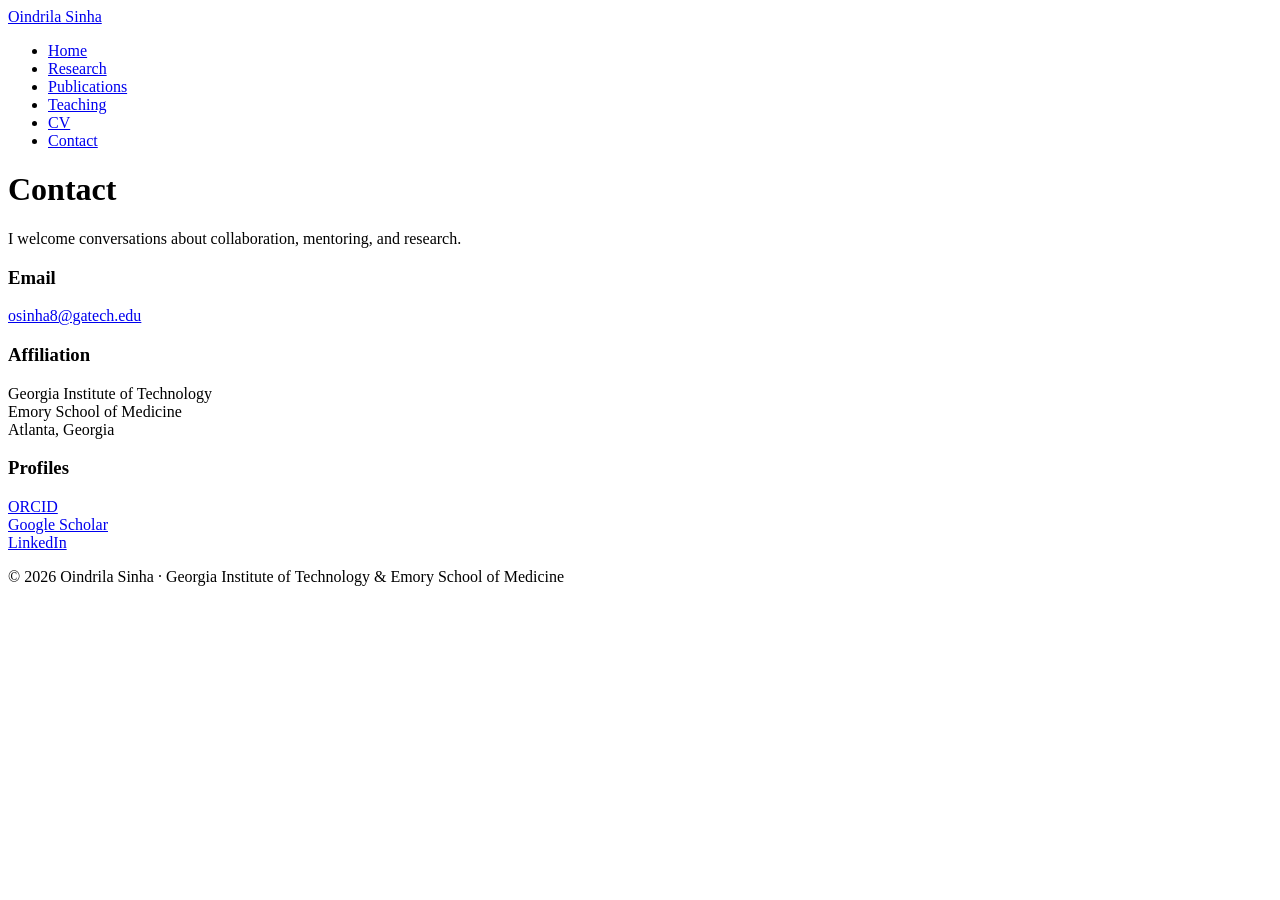
==== contact.html @ c8a80f94 "Create contact.html" ====
<!doctype html><html lang="en"><head><meta charset="utf-8"><meta name="viewport" content="width=device-width,initial-scale=1">
<title>Contact · Oindrila Sinha, PhD</title>
<meta name="description" content="Oindrila Sinha, PhD — postdoctoral fellow at Georgia Tech and Emory studying how perceptual learning becomes motor skill.">
<link rel="preconnect" href="https://fonts.googleapis.com"><link href="https://fonts.googleapis.com/css2?family=Inter:wght@400;500;600&family=Source+Serif+4:wght@400;600&display=swap" rel="stylesheet">
<link rel="stylesheet" href="style.css"></head><body>
<header><div class="wrap"><nav><a class="brand" href="index.html">Oindrila Sinha</a><ul><li><a href="index.html">Home</a></li><li><a href="research.html">Research</a></li><li><a href="publications.html">Publications</a></li><li><a href="teaching.html">Teaching</a></li><li><a href="cv.html">CV</a></li><li><a href="contact.html" class="active">Contact</a></li></ul></nav></div></header>
<main><div class="wrap"><h1>Contact</h1><p class="sub">I welcome conversations about collaboration, mentoring, and research.</p><div class="cards"><div class="card"><h3>Email</h3><p><a href="mailto:osinha8@gatech.edu">osinha8@gatech.edu</a></p></div><div class="card"><h3>Affiliation</h3><p>Georgia Institute of Technology<br>Emory School of Medicine<br>Atlanta, Georgia</p></div><div class="card"><h3>Profiles</h3><p><a href="https://orcid.org/0000-0001-8608-3342">ORCID</a><br><a href="https://scholar.google.com/citations?user=RunZZMYAAAAJ&amp;hl=en">Google Scholar</a><br><a href="https://www.linkedin.com/in/oindrila-sinha-850413182">LinkedIn</a></p></div></div></div></main>
<footer><div class="wrap">© 2026 Oindrila Sinha · Georgia Institute of Technology &amp; Emory School of Medicine</div></footer>
</body></html>
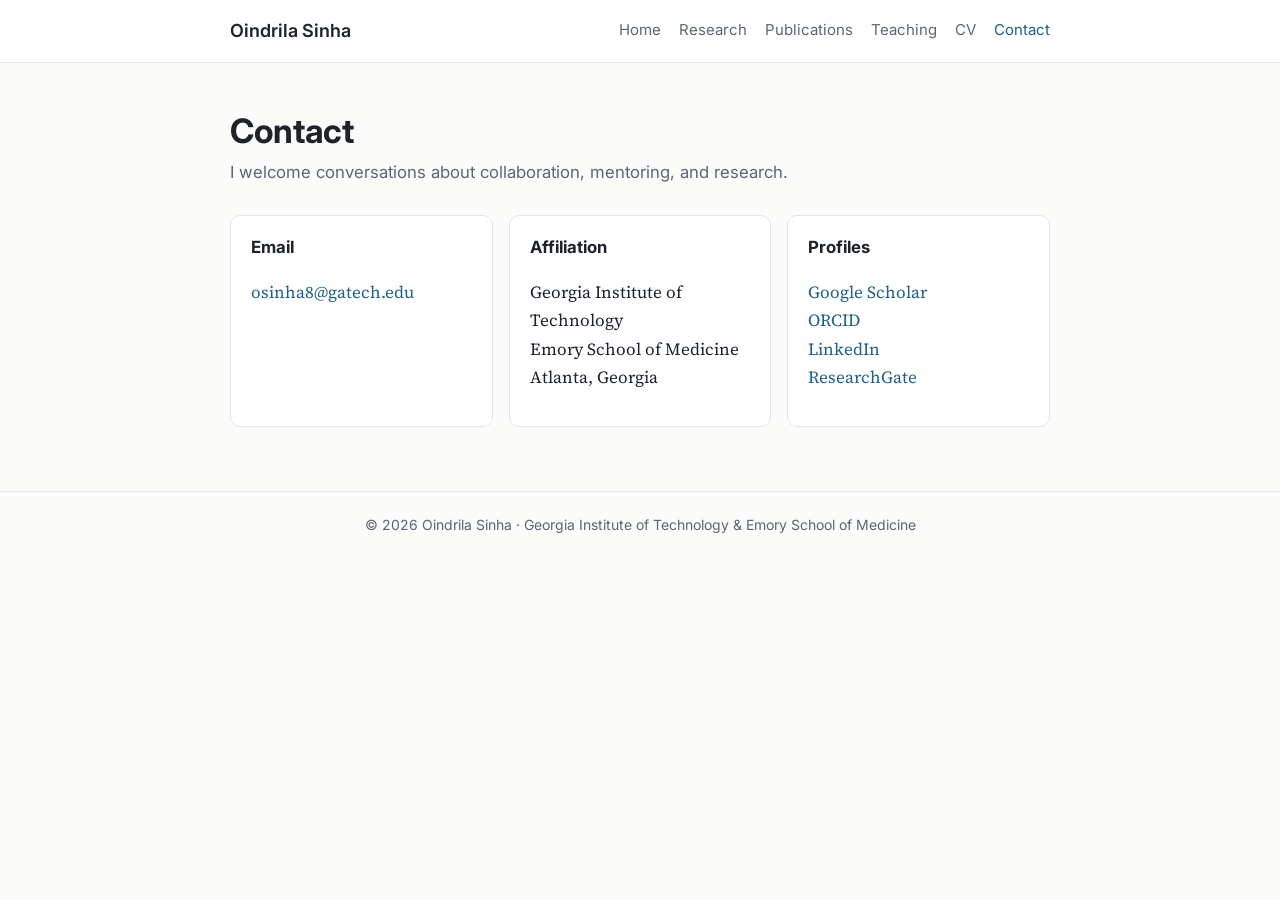
==== commit c5623c35: "Update contact.html" ====
--- a/contact.html
+++ b/contact.html
@@ -4,6 +4,6 @@
 <link rel="preconnect" href="https://fonts.googleapis.com"><link href="https://fonts.googleapis.com/css2?family=Inter:wght@400;500;600&family=Source+Serif+4:wght@400;600&display=swap" rel="stylesheet">
 <link rel="stylesheet" href="style.css"></head><body>
 <header><div class="wrap"><nav><a class="brand" href="index.html">Oindrila Sinha</a><ul><li><a href="index.html">Home</a></li><li><a href="research.html">Research</a></li><li><a href="publications.html">Publications</a></li><li><a href="teaching.html">Teaching</a></li><li><a href="cv.html">CV</a></li><li><a href="contact.html" class="active">Contact</a></li></ul></nav></div></header>
-<main><div class="wrap"><h1>Contact</h1><p class="sub">I welcome conversations about collaboration, mentoring, and research.</p><div class="cards"><div class="card"><h3>Email</h3><p><a href="mailto:osinha8@gatech.edu">osinha8@gatech.edu</a></p></div><div class="card"><h3>Affiliation</h3><p>Georgia Institute of Technology<br>Emory School of Medicine<br>Atlanta, Georgia</p></div><div class="card"><h3>Profiles</h3><p><a href="https://orcid.org/0000-0001-8608-3342">ORCID</a><br><a href="https://scholar.google.com/citations?user=RunZZMYAAAAJ&amp;hl=en">Google Scholar</a><br><a href="https://www.linkedin.com/in/oindrila-sinha-850413182">LinkedIn</a></p></div></div></div></main>
+<main><div class="wrap"><h1>Contact</h1><p class="sub">I welcome conversations about collaboration, mentoring, and research.</p><div class="cards"><div class="card"><h3>Email</h3><p><a href="mailto:osinha8@gatech.edu">osinha8@gatech.edu</a></p></div><div class="card"><h3>Affiliation</h3><p>Georgia Institute of Technology<br>Emory School of Medicine<br>Atlanta, Georgia</p></div><div class="card"><h3>Profiles</h3><p><a href="https://scholar.google.com/citations?user=RunZZMYAAAAJ&amp;hl=en">Google Scholar</a><br><a href="https://orcid.org/0000-0001-8608-3342">ORCID</a><br><a href="https://www.linkedin.com/in/oindrila-sinha-850413182">LinkedIn</a><br><a href="https://www.researchgate.net/profile/Oindrila-Sinha">ResearchGate</a></p></div></div></div></main>
 <footer><div class="wrap">© 2026 Oindrila Sinha · Georgia Institute of Technology &amp; Emory School of Medicine</div></footer>
 </body></html>
--- a/style.css
+++ b/style.css
@@ -0,0 +1,31 @@
+:root{--bg:#fbfbfa;--fg:#1d2329;--muted:#5d6670;--line:#e3e5e8;--accent:#1f5f8b;--card:#fff}
+@media (prefers-color-scheme:dark){:root{--bg:#121519;--fg:#e8eaed;--muted:#9aa3ad;--line:#2a2f36;--accent:#7fb6e0;--card:#181c21}}
+*{box-sizing:border-box}
+body{margin:0;background:var(--bg);color:var(--fg);font:17px/1.65 "Source Serif 4",Georgia,serif}
+a{color:var(--accent);text-decoration:none}a:hover{text-decoration:underline}
+header{border-bottom:1px solid var(--line);background:var(--card)}
+.wrap{max-width:860px;margin:0 auto;padding:0 20px}
+nav{display:flex;flex-wrap:wrap;align-items:center;justify-content:space-between;gap:12px;padding:16px 0;font-family:Inter,system-ui,sans-serif}
+.brand{font-weight:600;color:var(--fg);font-size:18px}
+nav ul{list-style:none;display:flex;flex-wrap:wrap;gap:18px;margin:0;padding:0;font-size:15px}
+nav ul a{color:var(--muted)}nav ul a.active,nav ul a:hover{color:var(--accent);text-decoration:none}
+main{padding:48px 0 64px}
+h1{font-family:Inter,system-ui,sans-serif;font-size:2.1rem;line-height:1.2;margin:0 0 8px;letter-spacing:-.01em}
+h2{font-family:Inter,system-ui,sans-serif;font-size:1.25rem;margin:40px 0 12px;padding-bottom:6px;border-bottom:1px solid var(--line)}
+h3{font-family:Inter,system-ui,sans-serif;font-size:1.05rem;margin:24px 0 6px}
+.sub{color:var(--muted);font-family:Inter,system-ui,sans-serif;font-size:1.05rem;margin:0 0 28px}
+.hero{display:grid;grid-template-columns:180px 1fr;gap:32px;align-items:start}
+.avatar{width:180px;height:180px;border-radius:50%;background:linear-gradient(135deg,#1f5f8b,#4a8db8);display:grid;place-items:center;color:#fff;font:600 54px Inter,system-ui,sans-serif;background-size:cover;background-position:center}
+@media (max-width:640px){.hero{grid-template-columns:1fr}.avatar{width:120px;height:120px;font-size:38px}h1{font-size:1.7rem}}
+.cards{display:grid;grid-template-columns:repeat(auto-fit,minmax(230px,1fr));gap:16px;margin-top:16px}
+.card{background:var(--card);border:1px solid var(--line);border-radius:10px;padding:18px 20px}
+.card h3{margin-top:0}
+.tag{display:inline-block;font:500 12px Inter,system-ui,sans-serif;padding:2px 8px;border-radius:99px;background:color-mix(in srgb,var(--accent) 12%,transparent);color:var(--accent);margin:2px 4px 2px 0}
+.pub{margin:0 0 18px;padding-left:14px;border-left:3px solid var(--line)}
+.tl{list-style:none;padding:0;margin:0}.tl li{display:grid;grid-template-columns:110px 1fr;gap:16px;padding:10px 0;border-bottom:1px dashed var(--line)}
+.tl .yr{color:var(--muted);font:500 14px Inter,system-ui,sans-serif;padding-top:3px}
+@media (max-width:520px){.tl li{grid-template-columns:1fr;gap:2px}}
+.btn{display:inline-block;padding:9px 18px;border-radius:8px;background:var(--accent);color:#fff;font:500 15px Inter,system-ui,sans-serif;margin:6px 8px 0 0}
+.btn.ghost{background:transparent;color:var(--accent);border:1px solid var(--accent)}
+.btn:hover{text-decoration:none;opacity:.9}
+footer{border-top:1px solid var(--line);padding:24px 0;color:var(--muted);font:14px Inter,system-ui,sans-serif;text-align:center}
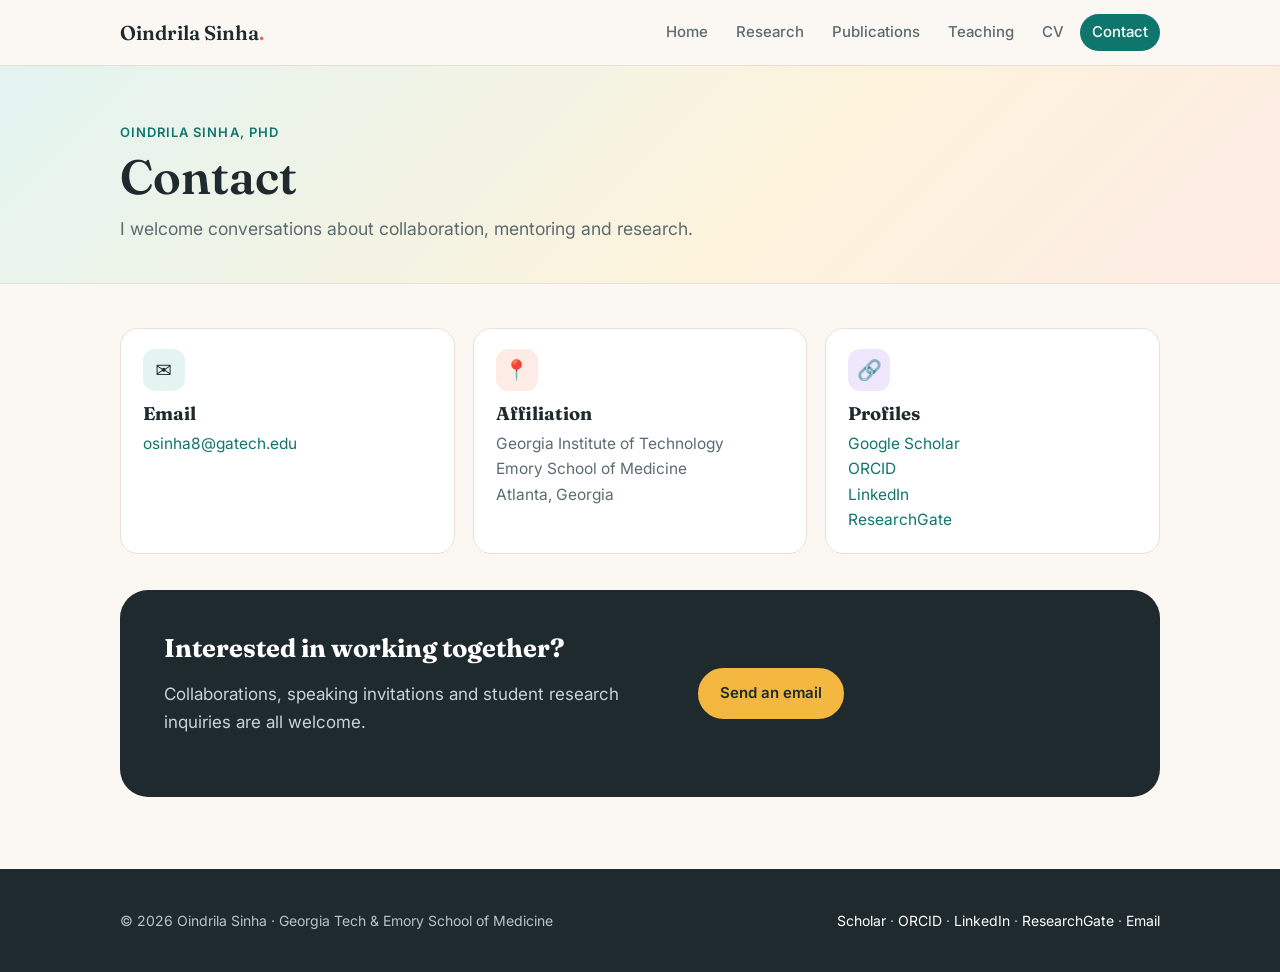
==== commit a3879fed: "Add files via upload" ====
--- a/contact.html
+++ b/contact.html
@@ -1,9 +1,10 @@
 <!doctype html><html lang="en"><head><meta charset="utf-8"><meta name="viewport" content="width=device-width,initial-scale=1">
 <title>Contact · Oindrila Sinha, PhD</title>
 <meta name="description" content="Oindrila Sinha, PhD — postdoctoral fellow at Georgia Tech and Emory studying how perceptual learning becomes motor skill.">
-<link rel="preconnect" href="https://fonts.googleapis.com"><link href="https://fonts.googleapis.com/css2?family=Inter:wght@400;500;600&family=Source+Serif+4:wght@400;600&display=swap" rel="stylesheet">
+<meta property="og:title" content="Oindrila Sinha, PhD"><meta property="og:image" content="oindrila-sinha.jpg">
+<link rel="preconnect" href="https://fonts.googleapis.com"><link href="https://fonts.googleapis.com/css2?family=Fraunces:ital,opsz,wght@0,9..144,500;0,9..144,600;1,9..144,500&family=Inter:wght@400;500;600;700&display=swap" rel="stylesheet">
 <link rel="stylesheet" href="style.css"></head><body>
-<header><div class="wrap"><nav><a class="brand" href="index.html">Oindrila Sinha</a><ul><li><a href="index.html">Home</a></li><li><a href="research.html">Research</a></li><li><a href="publications.html">Publications</a></li><li><a href="teaching.html">Teaching</a></li><li><a href="cv.html">CV</a></li><li><a href="contact.html" class="active">Contact</a></li></ul></nav></div></header>
-<main><div class="wrap"><h1>Contact</h1><p class="sub">I welcome conversations about collaboration, mentoring, and research.</p><div class="cards"><div class="card"><h3>Email</h3><p><a href="mailto:osinha8@gatech.edu">osinha8@gatech.edu</a></p></div><div class="card"><h3>Affiliation</h3><p>Georgia Institute of Technology<br>Emory School of Medicine<br>Atlanta, Georgia</p></div><div class="card"><h3>Profiles</h3><p><a href="https://scholar.google.com/citations?user=RunZZMYAAAAJ&amp;hl=en">Google Scholar</a><br><a href="https://orcid.org/0000-0001-8608-3342">ORCID</a><br><a href="https://www.linkedin.com/in/oindrila-sinha-850413182">LinkedIn</a><br><a href="https://www.researchgate.net/profile/Oindrila-Sinha">ResearchGate</a></p></div></div></div></main>
-<footer><div class="wrap">© 2026 Oindrila Sinha · Georgia Institute of Technology &amp; Emory School of Medicine</div></footer>
+<header><div class="wrap"><nav><a class="brand" href="index.html">Oindrila Sinha<span>.</span></a><ul><li><a href="index.html">Home</a></li><li><a href="research.html">Research</a></li><li><a href="publications.html">Publications</a></li><li><a href="teaching.html">Teaching</a></li><li><a href="cv.html">CV</a></li><li><a href="contact.html" class="active">Contact</a></li></ul></nav></div></header>
+<div class="pagehead"><div class="wrap"><div class="kicker">Oindrila Sinha, PhD</div><h1>Contact</h1><p>I welcome conversations about collaboration, mentoring and research.</p></div></div><main class="page"><div class="wrap"><div class="cards"><div class="card"><div class="ico">✉️</div><h3>Email</h3><p><a href="mailto:osinha8@gatech.edu">osinha8@gatech.edu</a></p></div><div class="card"><div class="ico" style="background:var(--soft-coral)">📍</div><h3>Affiliation</h3><p>Georgia Institute of Technology<br>Emory School of Medicine<br>Atlanta, Georgia</p></div><div class="card"><div class="ico" style="background:var(--soft-plum)">🔗</div><h3>Profiles</h3><p><a href="https://scholar.google.com/citations?user=RunZZMYAAAAJ&amp;hl=en">Google Scholar</a><br><a href="https://orcid.org/0000-0001-8608-3342">ORCID</a><br><a href="https://www.linkedin.com/in/oindrila-sinha-850413182">LinkedIn</a><br><a href="https://www.researchgate.net/profile/Oindrila-Sinha">ResearchGate</a></p></div></div><div class="band" style="margin-top:36px"><div><h2>Interested in working together?</h2><p>Collaborations, speaking invitations and student research inquiries are all welcome.</p></div><div><a class="btn" href="mailto:osinha8@gatech.edu">Send an email</a></div></div></div></main>
+<footer><div class="wrap"><div>© 2026 Oindrila Sinha · Georgia Tech &amp; Emory School of Medicine</div><div><a href="https://scholar.google.com/citations?user=RunZZMYAAAAJ&amp;hl=en">Scholar</a> · <a href="https://orcid.org/0000-0001-8608-3342">ORCID</a> · <a href="https://www.linkedin.com/in/oindrila-sinha-850413182">LinkedIn</a> · <a href="https://www.researchgate.net/profile/Oindrila-Sinha">ResearchGate</a> · <a href="mailto:osinha8@gatech.edu">Email</a></div></div></footer>
 </body></html>
--- a/style.css
+++ b/style.css
@@ -1,31 +1,100 @@
-:root{--bg:#fbfbfa;--fg:#1d2329;--muted:#5d6670;--line:#e3e5e8;--accent:#1f5f8b;--card:#fff}
-@media (prefers-color-scheme:dark){:root{--bg:#121519;--fg:#e8eaed;--muted:#9aa3ad;--line:#2a2f36;--accent:#7fb6e0;--card:#181c21}}
+:root{--bg:#fbf8f3;--paper:#fff;--ink:#1f2a2e;--muted:#5c6b70;--line:#e8e1d6;--teal:#0f766e;--teal-2:#14b8a6;--coral:#e8664a;--sun:#f4b740;--plum:#7c3aed;--soft-teal:#e3f4f1;--soft-coral:#fdebe5;--soft-sun:#fdf3dc;--soft-plum:#efe8fd;color-scheme:light}
 *{box-sizing:border-box}
-body{margin:0;background:var(--bg);color:var(--fg);font:17px/1.65 "Source Serif 4",Georgia,serif}
-a{color:var(--accent);text-decoration:none}a:hover{text-decoration:underline}
-header{border-bottom:1px solid var(--line);background:var(--card)}
-.wrap{max-width:860px;margin:0 auto;padding:0 20px}
-nav{display:flex;flex-wrap:wrap;align-items:center;justify-content:space-between;gap:12px;padding:16px 0;font-family:Inter,system-ui,sans-serif}
-.brand{font-weight:600;color:var(--fg);font-size:18px}
-nav ul{list-style:none;display:flex;flex-wrap:wrap;gap:18px;margin:0;padding:0;font-size:15px}
-nav ul a{color:var(--muted)}nav ul a.active,nav ul a:hover{color:var(--accent);text-decoration:none}
-main{padding:48px 0 64px}
-h1{font-family:Inter,system-ui,sans-serif;font-size:2.1rem;line-height:1.2;margin:0 0 8px;letter-spacing:-.01em}
-h2{font-family:Inter,system-ui,sans-serif;font-size:1.25rem;margin:40px 0 12px;padding-bottom:6px;border-bottom:1px solid var(--line)}
-h3{font-family:Inter,system-ui,sans-serif;font-size:1.05rem;margin:24px 0 6px}
-.sub{color:var(--muted);font-family:Inter,system-ui,sans-serif;font-size:1.05rem;margin:0 0 28px}
-.hero{display:grid;grid-template-columns:180px 1fr;gap:32px;align-items:start}
-.avatar{width:180px;height:180px;border-radius:50%;background:linear-gradient(135deg,#1f5f8b,#4a8db8);display:grid;place-items:center;color:#fff;font:600 54px Inter,system-ui,sans-serif;background-size:cover;background-position:center}
-@media (max-width:640px){.hero{grid-template-columns:1fr}.avatar{width:120px;height:120px;font-size:38px}h1{font-size:1.7rem}}
-.cards{display:grid;grid-template-columns:repeat(auto-fit,minmax(230px,1fr));gap:16px;margin-top:16px}
-.card{background:var(--card);border:1px solid var(--line);border-radius:10px;padding:18px 20px}
-.card h3{margin-top:0}
-.tag{display:inline-block;font:500 12px Inter,system-ui,sans-serif;padding:2px 8px;border-radius:99px;background:color-mix(in srgb,var(--accent) 12%,transparent);color:var(--accent);margin:2px 4px 2px 0}
-.pub{margin:0 0 18px;padding-left:14px;border-left:3px solid var(--line)}
-.tl{list-style:none;padding:0;margin:0}.tl li{display:grid;grid-template-columns:110px 1fr;gap:16px;padding:10px 0;border-bottom:1px dashed var(--line)}
-.tl .yr{color:var(--muted);font:500 14px Inter,system-ui,sans-serif;padding-top:3px}
-@media (max-width:520px){.tl li{grid-template-columns:1fr;gap:2px}}
-.btn{display:inline-block;padding:9px 18px;border-radius:8px;background:var(--accent);color:#fff;font:500 15px Inter,system-ui,sans-serif;margin:6px 8px 0 0}
-.btn.ghost{background:transparent;color:var(--accent);border:1px solid var(--accent)}
-.btn:hover{text-decoration:none;opacity:.9}
-footer{border-top:1px solid var(--line);padding:24px 0;color:var(--muted);font:14px Inter,system-ui,sans-serif;text-align:center}
+html{scroll-behavior:smooth}
+body{margin:0;background:var(--bg);color:var(--ink);font:17px/1.65 Inter,system-ui,-apple-system,sans-serif}
+img{max-width:100%}
+a{color:var(--teal);text-decoration:none}a:hover{text-decoration:underline}
+h1,h2,h3{font-family:Fraunces,Georgia,serif;line-height:1.15;margin:0}
+.wrap{max-width:1080px;margin:0 auto;padding:0 20px}
+/* nav */
+header{position:sticky;top:0;z-index:10;background:rgba(251,248,243,.88);backdrop-filter:blur(10px);border-bottom:1px solid var(--line)}
+nav{display:flex;flex-wrap:wrap;align-items:center;justify-content:space-between;gap:10px;padding:14px 0}
+.brand{font:600 20px Fraunces,Georgia,serif;color:var(--ink)}.brand span{color:var(--coral)}
+nav ul{list-style:none;display:flex;flex-wrap:wrap;gap:4px;margin:0;padding:0}
+nav ul a{display:block;padding:6px 12px;border-radius:99px;color:var(--muted);font-size:15px;font-weight:500}
+nav ul a:hover{background:var(--soft-teal);color:var(--teal);text-decoration:none}
+nav ul a.active{background:var(--teal);color:#fff}
+/* hero */
+.hero{position:relative;overflow:hidden;padding:64px 0 56px}
+.hero::before{content:"";position:absolute;width:520px;height:520px;right:-120px;top:-160px;border-radius:50%;background:radial-gradient(circle,var(--soft-coral),transparent 70%)}
+.hero::after{content:"";position:absolute;width:460px;height:460px;left:-160px;bottom:-220px;border-radius:50%;background:radial-gradient(circle,var(--soft-teal),transparent 70%)}
+.hero .wrap{position:relative;z-index:1;display:grid;grid-template-columns:1.25fr .9fr;gap:48px;align-items:center}
+.eyebrow{display:inline-block;font-size:13px;font-weight:600;letter-spacing:.08em;text-transform:uppercase;color:var(--coral);background:var(--soft-coral);padding:5px 12px;border-radius:99px;margin-bottom:18px}
+.hero h1{font-size:clamp(2.4rem,5.5vw,3.8rem);font-weight:600;letter-spacing:-.02em}
+.hero h1 em{font-style:italic;color:var(--teal)}
+.hero .lead{font-size:1.15rem;color:var(--muted);margin:18px 0 26px;max-width:560px}
+.portrait{position:relative;justify-self:center}
+.portrait img{display:block;width:100%;max-width:340px;aspect-ratio:4/5;object-fit:cover;border-radius:28px;position:relative;z-index:1;box-shadow:0 20px 50px rgba(31,42,46,.18)}
+.portrait::before{content:"";position:absolute;inset:18px -18px -18px 18px;border-radius:28px;background:linear-gradient(135deg,var(--teal-2),var(--sun));z-index:0}
+.badge{position:absolute;z-index:2;left:-26px;bottom:34px;background:var(--paper);border-radius:14px;padding:10px 14px;box-shadow:0 10px 30px rgba(31,42,46,.15);font-size:13px;line-height:1.35;max-width:210px}
+.badge b{display:block;font-size:14px;color:var(--teal)}
+.btn{display:inline-flex;align-items:center;gap:8px;padding:11px 20px;border-radius:99px;background:var(--teal);color:#fff;font-weight:600;font-size:15px;margin:4px 8px 4px 0;border:2px solid var(--teal);transition:transform .15s}
+.btn:hover{text-decoration:none;transform:translateY(-2px)}
+.btn.ghost{background:transparent;color:var(--teal)}
+.btn.coral{background:var(--coral);border-color:var(--coral)}
+/* stats */
+.stats{display:grid;grid-template-columns:repeat(4,1fr);gap:14px;margin-top:-10px}
+.stat{background:var(--paper);border:1px solid var(--line);border-radius:18px;padding:18px 20px}
+.stat b{display:block;font:600 2rem Fraunces,Georgia,serif;color:var(--teal)}
+.stat:nth-child(2) b{color:var(--coral)}.stat:nth-child(3) b{color:var(--plum)}.stat:nth-child(4) b{color:#b7791f}
+.stat span{font-size:14px;color:var(--muted)}
+/* sections */
+section.block{padding:64px 0}
+.sec-head{display:flex;justify-content:space-between;align-items:end;gap:16px;margin-bottom:28px;flex-wrap:wrap}
+.sec-head h2{font-size:clamp(1.7rem,3.5vw,2.3rem)}
+.sec-head p{color:var(--muted);margin:6px 0 0;max-width:560px}
+.kicker{font-size:13px;font-weight:600;letter-spacing:.08em;text-transform:uppercase;color:var(--teal);margin-bottom:6px}
+/* showcase */
+.show{display:grid;grid-template-columns:repeat(2,1fr);gap:22px}
+.proj{background:var(--paper);border:1px solid var(--line);border-radius:22px;overflow:hidden;display:flex;flex-direction:column;transition:transform .2s,box-shadow .2s}
+.proj:hover{transform:translateY(-4px);box-shadow:0 18px 40px rgba(31,42,46,.10)}
+.proj .art{aspect-ratio:16/8;display:block}
+.proj .art svg{width:100%;height:100%;display:block}
+.proj .body{padding:20px 22px 22px}
+.proj h3{font-size:1.35rem;margin-bottom:8px}
+.proj p{margin:0 0 12px;color:var(--muted);font-size:15.5px}
+.tag{display:inline-block;font-size:12px;font-weight:600;padding:3px 10px;border-radius:99px;margin:3px 4px 0 0;background:var(--soft-teal);color:var(--teal)}
+.t-coral{background:var(--soft-coral);color:#b4472f}.t-sun{background:var(--soft-sun);color:#8a5a00}.t-plum{background:var(--soft-plum);color:var(--plum)}
+/* band */
+.band{background:var(--ink);color:#f3efe8;border-radius:28px;padding:44px;display:grid;grid-template-columns:1.2fr 1fr;gap:32px;align-items:center}
+.band h2{color:#fff;font-size:clamp(1.6rem,3vw,2.1rem)}
+.band p{color:#c9d2d4}
+.band .btn{background:var(--sun);border-color:var(--sun);color:var(--ink)}
+/* news */
+.news{list-style:none;padding:0;margin:0;display:grid;gap:12px}
+.news li{display:grid;grid-template-columns:110px 1fr;gap:18px;background:var(--paper);border:1px solid var(--line);border-radius:16px;padding:16px 20px;align-items:baseline}
+.news .when{font-weight:700;color:var(--coral);font-size:14px}
+/* generic page */
+.pagehead{padding:56px 0 40px;background:linear-gradient(135deg,var(--soft-teal),var(--soft-sun) 60%,var(--soft-coral));border-bottom:1px solid var(--line)}
+.pagehead h1{font-size:clamp(2.1rem,5vw,3rem);font-weight:600}
+.pagehead p{color:var(--muted);font-size:1.1rem;margin:10px 0 0;max-width:640px}
+main.page{padding:44px 0 72px}
+main.page h2{font-size:1.6rem;margin:44px 0 16px}
+main.page h2:first-child{margin-top:0}
+.cards{display:grid;grid-template-columns:repeat(auto-fit,minmax(240px,1fr));gap:18px}
+.card{background:var(--paper);border:1px solid var(--line);border-radius:18px;padding:20px 22px}
+.card h3{font-size:1.15rem;margin-bottom:6px}
+.card p{margin:0;color:var(--muted);font-size:15.5px}
+.card .ico{width:42px;height:42px;border-radius:12px;display:grid;place-items:center;font-size:20px;margin-bottom:12px;background:var(--soft-teal)}
+.pub{background:var(--paper);border:1px solid var(--line);border-left:5px solid var(--teal);border-radius:14px;padding:14px 18px;margin:0 0 12px;font-size:15.5px}
+.pub.pre{border-left-color:var(--sun)}.pub.conf{border-left-color:var(--plum)}
+.pub .yr{display:inline-block;font-size:12px;font-weight:700;color:#fff;background:var(--teal);border-radius:6px;padding:1px 7px;margin-right:6px}
+.pub.pre .yr{background:#b7791f}.pub.conf .yr{background:var(--plum)}
+.filters{display:flex;flex-wrap:wrap;gap:8px;margin:0 0 22px}
+.filters button{font:600 14px Inter,sans-serif;border:1px solid var(--line);background:var(--paper);padding:8px 16px;border-radius:99px;cursor:pointer;color:var(--muted)}
+.filters button.on{background:var(--ink);color:#fff;border-color:var(--ink)}
+.tl{list-style:none;padding:0;margin:0;border-left:3px solid var(--line);margin-left:6px}
+.tl li{position:relative;padding:0 0 22px 26px}
+.tl li::before{content:"";position:absolute;left:-9px;top:6px;width:15px;height:15px;border-radius:50%;background:var(--paper);border:3px solid var(--teal)}
+.tl .yr{display:block;font-size:13px;font-weight:700;color:var(--coral);letter-spacing:.03em}
+.feature{display:grid;grid-template-columns:1fr 1.1fr;gap:30px;align-items:center;background:var(--paper);border:1px solid var(--line);border-radius:24px;overflow:hidden;margin-bottom:26px}
+.feature .art{height:100%;min-height:240px}.feature .art svg{width:100%;height:100%;display:block}
+.feature .body{padding:26px 28px 26px 0}
+.feature:nth-of-type(even){grid-template-columns:1.1fr 1fr}.feature:nth-of-type(even) .art{order:2}.feature:nth-of-type(even) .body{padding:26px 0 26px 28px}
+.feature h2{margin:0 0 10px!important;font-size:1.5rem!important}
+.feature p{color:var(--muted);margin:0 0 12px}
+footer{background:var(--ink);color:#b9c3c5;padding:40px 0;font-size:14px}
+footer .wrap{display:flex;flex-wrap:wrap;justify-content:space-between;gap:16px;align-items:center}
+footer a{color:#fff}
+@media (max-width:860px){.hero .wrap,.band,.feature,.feature:nth-of-type(even){grid-template-columns:1fr}.feature .body,.feature:nth-of-type(even) .body{padding:4px 22px 24px}.feature:nth-of-type(even) .art{order:0}.feature .art{min-height:200px}.show{grid-template-columns:1fr}.stats{grid-template-columns:repeat(2,1fr)}.badge{left:0}.band{padding:30px}}
+@media (max-width:520px){.news li{grid-template-columns:1fr;gap:2px}.hero{padding-top:40px}}
